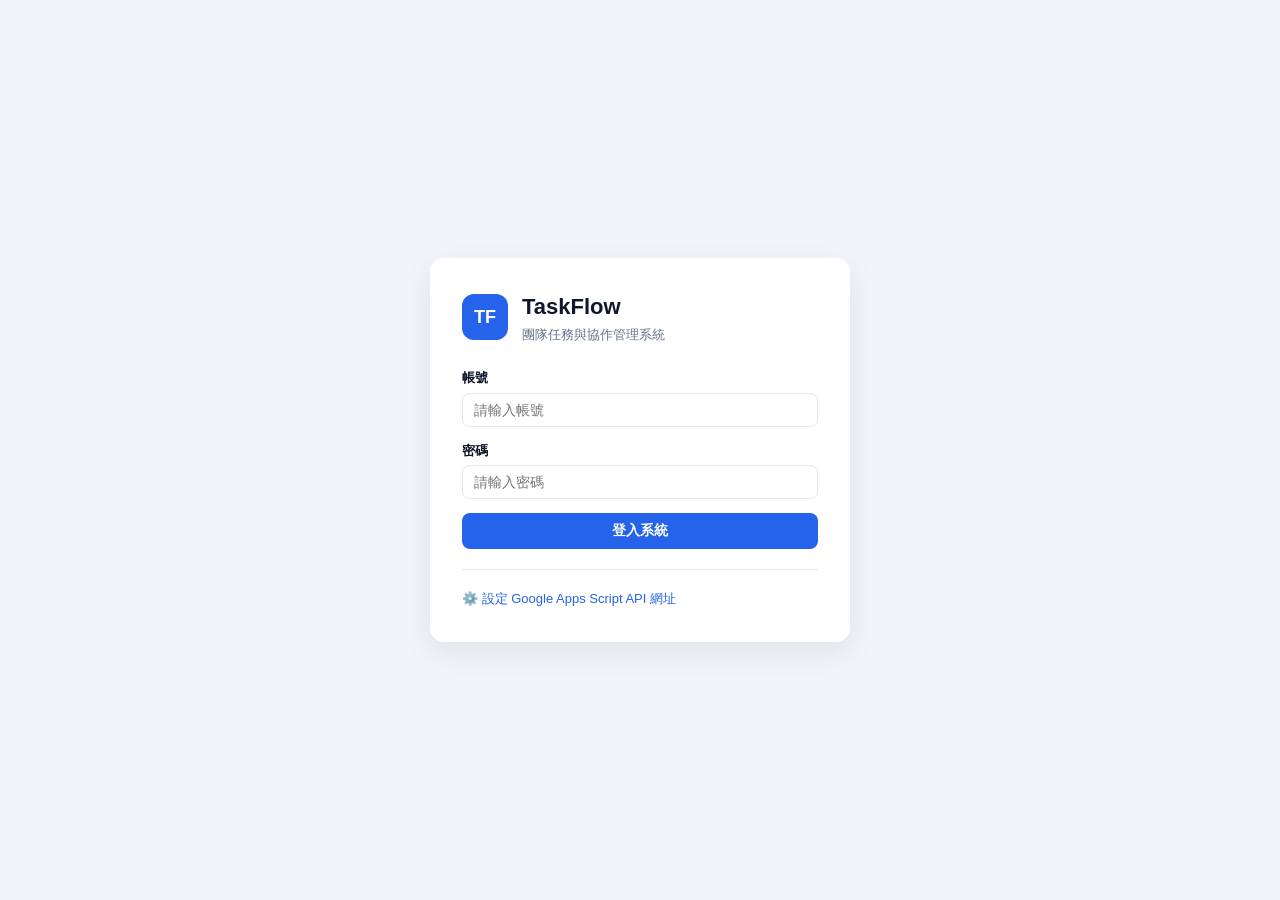
==== index.html @ 80f8b4a3 "Rename Index.html to index.html" ====
<!DOCTYPE html>
<html lang="zh-Hant">
<head>
  <meta charset="UTF-8" />
  <meta name="viewport" content="width=device-width, initial-scale=1.0" />
  <meta http-equiv="Content-Security-Policy" content="default-src 'self'; script-src 'self'; style-src 'self' 'unsafe-inline'; connect-src https://script.google.com https://script.googleusercontent.com; img-src 'self' data:; base-uri 'self'; form-action 'self';" />
  <title> 灣島早餐團隊任務管理系統</title>
  <link rel="stylesheet" href="styles.css" />
</head>
<body>
  <!-- Toast 通知容器 -->
  <div id="toast-container" class="toast-container"></div>

  <!-- 登入畫面 -->
  <section id="login-screen" class="login-screen">
    <div class="login-card">
      <div class="login-brand">
        <div class="brand-logo">TF</div>
        <div>
          <h1>TaskFlow</h1>
          <p>團隊任務與協作管理系統</p>
        </div>
      </div>

      <form id="login-form" class="login-form">
        <div class="form-group">
          <label for="login-username">帳號</label>
          <input type="text" id="login-username" placeholder="請輸入帳號" required autocomplete="username" />
        </div>
        <div class="form-group">
          <label for="login-password">密碼</label>
          <input type="password" id="login-password" placeholder="請輸入密碼" required autocomplete="current-password" />
        </div>
        <button type="submit" class="btn btn-primary btn-block" id="login-submit-btn">登入系統</button>
      </form>

      <div class="api-config-box">
        <button type="button" class="btn-link" id="toggle-api-config">⚙️ 設定 Google Apps Script API 網址</button>
        <div id="api-config-panel" class="api-config-panel hidden">
          <label for="api-url-input">GAS Web App 部署網址</label>
          <input type="url" id="api-url-input" placeholder="https://script.google.com/macros/s/.../exec" />
          <div class="api-config-actions">
            <button type="button" class="btn btn-secondary btn-sm" id="save-api-url-btn">儲存網址</button>
            <button type="button" class="btn btn-outline btn-sm" id="test-api-url-btn">測試連線</button>
          </div>
          <p id="api-status-text" class="api-status-text"></p>
        </div>
      </div>
    </div>
  </section>

  <!-- 主系統畫面 -->
  <div id="app-shell" class="app-shell hidden">
    <!-- 側邊導覽列 -->
    <aside id="sidebar" class="sidebar">
      <div class="sidebar-header">
        <div class="brand-mini">
          <span class="brand-logo-sm">TF</span>
          <span class="brand-name">TaskFlow</span>
        </div>
        <button type="button" class="icon-btn mobile-only" id="close-sidebar-btn" title="關閉選單">✕</button>
      </div>

      <nav class="sidebar-nav" id="nav-tabs">
        <button class="nav-tab active" data-view="kanban">
          <span class="nav-icon">📋</span>
          <span>看板檢視</span>
        </button>
        <button class="nav-tab" data-view="list">
          <span class="nav-icon">📝</span>
          <span>清單檢視</span>
        </button>
        <button class="nav-tab" data-view="gantt">
          <span class="nav-icon">📅</span>
          <span>甘特圖 / 時間軸</span>
        </button>
        <button class="nav-tab hidden" id="nav-dashboard-tab" data-view="dashboard">
          <span class="nav-icon">📊</span>
          <span>主管數據儀表板</span>
        </button>
        <button class="nav-tab hidden" id="nav-admin-tab" data-view="admin">
          <span class="nav-icon">👥</span>
          <span>帳號管理</span>
        </button>
      </nav>

      <!-- 進行中計時器快捷列 -->
      <div id="sidebar-timer-widget" class="sidebar-timer-widget hidden">
        <div class="timer-widget-label">⏱️ 計時進行中</div>
        <div id="sidebar-timer-task" class="timer-widget-task"></div>
        <div id="sidebar-timer-clock" class="timer-widget-clock">00:00:00</div>
        <div class="timer-widget-actions">
          <button type="button" class="btn btn-primary btn-sm" id="sidebar-timer-stop-btn">停止並記錄</button>
        </div>
      </div>
    </aside>

    <!-- 主內容區 -->
    <div class="main-workspace">
      <!-- 頂部工具列 -->
      <header class="topbar">
        <div class="topbar-left">
          <button type="button" class="icon-btn mobile-only" id="open-sidebar-btn" title="開啟選單">☰</button>
          <h2 id="view-title" class="view-title">看板檢視</h2>
        </div>

        <div class="topbar-right">
          <button class="btn btn-primary btn-sm" id="new-task-btn">+ 新增任務</button>

          <!-- 站內通知鈴鐺 -->
          <div class="notif-wrapper">
            <button class="icon-btn" id="notif-bell-btn" title="站內通知">
              🔔
              <span id="notif-badge" class="notif-badge hidden">0</span>
            </button>
            <div id="notif-dropdown" class="notif-dropdown hidden">
              <div class="notif-header">
                <span>站內通知</span>
                <button type="button" class="btn-link" id="mark-all-read-btn">全部標為已讀</button>
              </div>
              <div id="notif-list" class="notif-list"></div>
            </div>
          </div>

          <!-- 使用者選單 -->
          <div class="user-menu-wrapper">
            <button class="user-pill" id="user-menu-btn">
              <span class="avatar-circle" id="user-avatar">A</span>
              <span class="user-pill-info">
                <strong id="user-display-name">管理員</strong>
                <small id="user-role-dept">管理員 · 管理部</small>
              </span>
            </button>
            <div id="user-dropdown" class="user-dropdown hidden">
              <button type="button" id="open-change-pw-btn">🔑 修改我的密碼</button>
              <button type="button" id="refresh-data-btn">🔄 重新同步資料</button>
              <button type="button" id="logout-btn" class="danger-text">🚪 登出系統</button>
            </div>
          </div>
        </div>
      </header>

    <!-- 篩選工具列 -->
    <section id="filter-bar" class="filter-bar">
      <div class="filter-group">
        <input type="search" id="filter-search" class="filter-input" placeholder="搜尋任務名稱、描述或標籤..." />
        <select id="filter-priority" class="filter-select">
          <option value="">所有優先級</option>
          <option value="urgent">🔴 緊急</option>
          <option value="high">🟠 高</option>
          <option value="medium">🔵 中</option>
          <option value="low">⚪ 低</option>
        </select>
        <select id="filter-assignee" class="filter-select">
          <option value="">所有負責人</option>
        </select>
        <label class="checkbox-pill">
          <input type="checkbox" id="filter-only-mine" />
          <span>只看我的任務</span>
        </label>
      </div>
      <div class="filter-summary" id="filter-summary">共 0 項任務</div>
    </section>

    <!-- 檢視區域：看板 -->
    <main id="view-kanban" class="view-container">
      <div class="kanban-board" id="kanban-board">
        <!-- 由 app.js 動態渲染 4 個欄位 -->
      </div>
    </main>

    <!-- 檢視區域：清單 -->
    <main id="view-list" class="view-container hidden">
      <div class="list-card">
        <table class="task-table">
          <thead>
            <tr>
              <th style="width: 40px;">完成</th>
              <th>任務名稱</th>
              <th>狀態</th>
              <th>優先級</th>
              <th>負責人</th>
              <th>部門</th>
              <th>截止日期</th>
              <th>子項目</th>
            </tr>
          </thead>
          <tbody id="list-table-body"></tbody>
        </table>
      </div>
    </main>

    <!-- 檢視區域：甘特圖 / 時間軸 -->
    <main id="view-gantt" class="view-container hidden">
      <div class="gantt-card">
        <div class="gantt-toolbar">
          <div class="gantt-legend">
            <span class="legend-item"><i class="legend-dot status-todo"></i>待辦</span>
            <span class="legend-item"><i class="legend-dot status-in_progress"></i>進行中</span>
            <span class="legend-item"><i class="legend-dot status-review"></i>審核中</span>
            <span class="legend-item"><i class="legend-dot status-done"></i>已完成</span>
            <span class="legend-item"><i class="legend-dot status-overdue"></i>已逾期</span>
            <span class="legend-item"><i class="legend-line"></i>前置相依線</span>
          </div>
          <div class="gantt-zoom">
            <label for="gantt-zoom-select">尺度：</label>
            <select id="gantt-zoom-select" class="filter-select">
              <option value="day">每日</option>
              <option value="week">每週</option>
            </select>
          </div>
        </div>
        <div id="gantt-container" class="gantt-container"></div>
      </div>
    </main>

    <!-- 檢視區域：主管數據儀表板 -->
    <main id="view-dashboard" class="view-container hidden">
      <div class="dashboard-toolbar">
        <div class="dashboard-filter-group">
          <select id="dash-dept-filter" class="filter-select">
            <option value="">所有部門</option>
          </select>
        </div>
        <span class="filter-summary" id="dash-updated-hint">即時統計資料</span>
      </div>
      <div id="dashboard-kpis" class="kpi-grid"></div>
      <div class="dashboard-charts-grid">
        <div class="chart-card">
          <h3>各成員工時分佈（已登錄 vs 預估）</h3>
          <div id="chart-member-hours" class="chart-body"></div>
        </div>
        <div class="chart-card">
          <h3>任務準時完成率與狀態分佈</h3>
          <div id="chart-ontime-rate" class="chart-body"></div>
        </div>
        <div class="chart-card">
          <h3>逾期任務統計與高風險項目</h3>
          <div id="chart-overdue-stats" class="chart-body"></div>
        </div>
        <div class="chart-card">
          <h3>部門工作量分析</h3>
          <div id="chart-dept-workload" class="chart-body"></div>
        </div>
      </div>
    </main>

    <!-- 檢視區域：管理員帳號管理 -->
    <main id="view-admin" class="view-container hidden">
      <div class="admin-grid">
        <div class="admin-card">
          <h3>新增人員帳號</h3>
          <form id="admin-create-user-form" class="admin-form">
            <div class="form-row">
              <div class="form-group">
                <label>登入帳號 *</label>
                <input type="text" id="new-user-username" required placeholder="例如 wang01" />
              </div>
              <div class="form-group">
                <label>初始密碼 *</label>
                <input type="password" id="new-user-password" required minlength="6" placeholder="至少 6 碼" />
              </div>
            </div>
            <div class="form-row">
              <div class="form-group">
                <label>顯示名稱 *</label>
                <input type="text" id="new-user-display" required placeholder="例如 王小明" />
              </div>
              <div class="form-group">
                <label>Email（接收提醒用）</label>
                <input type="email" id="new-user-email" placeholder="name@example.com" />
              </div>
            </div>
            <div class="form-row">
              <div class="form-group">
                <label>角色權限</label>
                <select id="new-user-role">
                  <option value="member">一般成員</option>
                  <option value="manager">部門主管</option>
                  <option value="admin">系統管理員</option>
                </select>
              </div>
              <div class="form-group">
                <label>所屬部門</label>
                <input type="text" id="new-user-dept" value="營運部" placeholder="例如 營運部" />
              </div>
            </div>
            <button type="submit" class="btn btn-primary">建立帳號</button>
          </form>
        </div>

        <div class="admin-card">
          <h3>現有人員列表</h3>
          <div class="table-scroll">
            <table class="task-table">
              <thead>
                <tr>
                  <th>帳號</th>
                  <th>名稱</th>
                  <th>角色</th>
                  <th>部門</th>
                  <th>Email</th>
                  <th>狀態</th>
                  <th>操作</th>
                </tr>
              </thead>
              <tbody id="admin-users-tbody"></tbody>
            </table>
          </div>
        </div>
      </div>
    </main>
    </div><!-- /.main-workspace -->
  </div><!-- /#app-shell -->

  <!-- 任務詳情 / 新增 / 編輯 側邊抽屜 (Drawer) -->
  <div id="task-modal" class="drawer-overlay hidden">
    <div class="drawer-panel">
      <div class="modal-header">
        <h2 id="task-modal-title">新增任務</h2>
        <button type="button" class="icon-btn" id="close-task-modal">✕</button>
      </div>
      <div class="modal-body">
        <form id="task-form" class="task-form">
          <input type="hidden" id="task-id-input" />
          <div class="form-group">
            <label for="task-title-input">任務名稱 *</label>
            <input type="text" id="task-title-input" required placeholder="輸入任務標題" />
          </div>
          <div class="form-group">
            <label for="task-desc-input">詳細描述</label>
            <textarea id="task-desc-input" rows="3" placeholder="補充任務說明、目標與注意事項..."></textarea>
          </div>

          <div class="form-grid-3">
            <div class="form-group">
              <label for="task-status-input">狀態</label>
              <select id="task-status-input">
                <option value="todo">待辦</option>
                <option value="in_progress">進行中</option>
                <option value="review">審核中</option>
                <option value="done">已完成</option>
              </select>
            </div>
            <div class="form-group">
              <label for="task-priority-input">優先級</label>
              <select id="task-priority-input">
                <option value="urgent">🔴 緊急</option>
                <option value="high">🟠 高</option>
                <option value="medium">🔵 中</option>
                <option value="low">⚪ 低</option>
              </select>
            </div>
            <div class="form-group">
              <label for="task-assignee-input">負責人</label>
              <select id="task-assignee-input"></select>
            </div>
          </div>

          <div class="form-grid-3">
            <div class="form-group">
              <label for="task-dept-input">部門</label>
              <input type="text" id="task-dept-input" placeholder="例如 營運部" />
            </div>
            <div class="form-group">
              <label for="task-start-input">開始日期</label>
              <input type="date" id="task-start-input" />
            </div>
            <div class="form-group">
              <label for="task-due-input">截止日期 (Due Date)</label>
              <input type="date" id="task-due-input" />
            </div>
          </div>

          <div class="form-grid-3">
            <div class="form-group">
              <label for="task-recurrence-input">重複週期</label>
              <select id="task-recurrence-input">
                <option value="none">不重複</option>
                <option value="daily">每日重複</option>
                <option value="weekly">每週重複</option>
                <option value="monthly">每月重複</option>
              </select>
            </div>
            <div class="form-group">
              <label for="task-tags-input">標籤（逗號分隔）</label>
              <input type="text" id="task-tags-input" placeholder="例如 採購, 緊急, 行銷" />
            </div>
            <div class="form-group">
              <label for="task-est-hours-input">預估工時 (小時)</label>
              <input type="number" id="task-est-hours-input" min="0" step="0.5" value="0" />
            </div>
          </div>

          <div class="form-group">
            <label for="task-predecessor-input">前置任務（甘特圖相依線）</label>
            <select id="task-predecessor-input">
              <option value="">無前置任務</option>
            </select>
          </div>

          <div class="modal-form-actions">
            <button type="button" class="btn btn-danger hidden" id="archive-task-btn">封存任務</button>
            <div style="flex:1"></div>
            <button type="submit" class="btn btn-primary" id="save-task-btn">儲存任務</button>
          </div>
        </form>

        <!-- 編輯既有任務時才顯示的協作區塊 -->
        <div id="task-collab-sections" class="task-collab-sections hidden">
          <!-- 工時追蹤與計時器 -->
          <div class="collab-box">
            <div class="timelog-header">
              <h4>⏱️ 工時追蹤與計時器</h4>
              <span id="drawer-hours-summary" class="hours-summary-pill">已登錄 0 小時 / 預估 0 小時</span>
            </div>
            <div class="drawer-timer-bar">
              <div class="timer-display">
                <span class="timer-dot" id="drawer-timer-dot"></span>
                <strong id="drawer-timer-clock">00:00:00</strong>
              </div>
              <div class="timer-actions">
                <button type="button" class="btn btn-primary btn-sm" id="drawer-timer-start-btn">▶ 開始計時</button>
                <button type="button" class="btn btn-secondary btn-sm hidden" id="drawer-timer-pause-btn">⏸ 暫停</button>
                <button type="button" class="btn btn-danger btn-sm hidden" id="drawer-timer-stop-btn">⏹ 停止並記錄</button>
              </div>
            </div>
            <div class="manual-time-row">
              <input type="date" id="manual-time-date" title="工作日期" />
              <input type="number" id="manual-time-hours" min="0.1" max="24" step="0.1" placeholder="補登時數 (hr)" />
              <input type="text" id="manual-time-note" placeholder="工作內容備註..." />
              <button type="button" class="btn btn-secondary btn-sm" id="add-manual-time-btn">補登工時</button>
            </div>
            <ul id="timelog-list" class="subtask-list"></ul>
          </div>

          <!-- 子任務與核對清單 -->
          <div class="collab-box">
            <h4>子任務與核對清單 (Checklist)</h4>
            <div class="inline-add-row">
              <select id="subtask-type-select" class="filter-select">
                <option value="subtask">子任務</option>
                <option value="checklist">核對項目</option>
              </select>
              <input type="text" id="new-subtask-input" placeholder="輸入子任務或核對項目名稱..." />
              <button type="button" class="btn btn-secondary btn-sm" id="add-subtask-btn">新增</button>
            </div>
            <ul id="subtask-list" class="subtask-list"></ul>
          </div>

          <!-- 檔案附件 -->
          <div class="collab-box">
            <h4>檔案附件（Google Drive 上傳 / 外部連結）</h4>
            <div class="attachment-controls">
              <label class="btn btn-outline btn-sm file-upload-label">
                📎 上傳檔案至 Drive
                <input type="file" id="upload-file-input" accept=".pdf,.doc,.docx,.xls,.xlsx,.ppt,.pptx,.txt,.csv,.md,.png,.jpg,.jpeg,.gif,.webp,.zip,.rar,.7z" hidden />
              </label>
              <div class="inline-add-row" style="flex:1;">
                <input type="text" id="att-link-name" placeholder="連結名稱" />
                <input type="url" id="att-link-url" placeholder="https://..." />
                <button type="button" class="btn btn-secondary btn-sm" id="add-att-link-btn">加入連結</button>
              </div>
            </div>
            <ul id="attachment-list" class="attachment-list"></ul>
          </div>

          <!-- 留言討論與 @標記 -->
          <div class="collab-box">
            <h4>團隊討論與留言（支援 @標記 成員）</h4>
            <div id="mention-chips" class="mention-chips"></div>
            <div class="inline-add-row">
              <input type="text" id="new-comment-input" placeholder="輸入留言，可點選上方 @成員 標記提醒..." />
              <button type="button" class="btn btn-primary btn-sm" id="add-comment-btn">送出留言</button>
            </div>
            <div id="comment-list" class="comment-list"></div>
          </div>
        </div>
      </div>
    </div>
  </div>

  <!-- 修改密碼 Modal -->
  <div id="password-modal" class="modal-overlay hidden">
    <div class="modal-dialog modal-sm">
      <div class="modal-header">
        <h2>修改密碼</h2>
        <button type="button" class="icon-btn" id="close-pw-modal">✕</button>
      </div>
      <div class="modal-body">
        <form id="change-pw-form" class="task-form">
          <div class="form-group">
            <label>目前密碼</label>
            <input type="password" id="old-pw-input" required />
          </div>
          <div class="form-group">
            <label>新密碼（至少 6 碼）</label>
            <input type="password" id="new-pw-input" required minlength="6" />
          </div>
          <button type="submit" class="btn btn-primary btn-block">確認修改</button>
        </form>
      </div>
    </div>
  </div>

  <!-- 管理員重設密碼 Modal -->
  <div id="reset-pw-modal" class="modal-overlay hidden">
    <div class="modal-dialog modal-sm">
      <div class="modal-header">
        <h2>重設使用者密碼</h2>
        <button type="button" class="icon-btn" id="close-reset-pw-modal">✕</button>
      </div>
      <div class="modal-body">
        <form id="admin-reset-pw-form" class="task-form">
          <input type="hidden" id="reset-pw-uid" />
          <div class="form-group">
            <label for="admin-reset-pw-input">新密碼（至少 6 碼）</label>
            <input type="password" id="admin-reset-pw-input" required minlength="6" autocomplete="new-password" />
          </div>
          <button type="submit" class="btn btn-primary btn-block">確認重設</button>
        </form>
      </div>
    </div>
  </div>

  <script src="app.js"></script>
</body>
</html>
---- styles.css ----
:root {
  --bg: #f1f5f9;
  --surface: #ffffff;
  --surface-alt: #f8fafc;
  --border: #e2e8f0;
  --text: #0f172a;
  --text-muted: #64748b;
  --primary: #2563eb;
  --primary-hover: #1d4ed8;
  --danger: #dc2626;
  --warning: #d97706;
  --success: #16a34a;
  --radius: 10px;
  --shadow: 0 2px 10px rgba(15, 23, 42, 0.06);
}

* { box-sizing: border-box; }
body {
  margin: 0;
  font-family: -apple-system, BlinkMacSystemFont, "Segoe UI", "Noto Sans TC", sans-serif;
  background: var(--bg);
  color: var(--text);
  line-height: 1.5;
}

.hidden { display: none !important; }

/* Buttons & Inputs */
.btn {
  border: none;
  border-radius: 8px;
  padding: 9px 16px;
  font-size: 14px;
  font-weight: 600;
  cursor: pointer;
  transition: background 0.15s, opacity 0.15s;
}
.btn-sm { padding: 6px 12px; font-size: 13px; }
.btn-block { width: 100%; }
.btn-primary { background: var(--primary); color: #fff; }
.btn-primary:hover { background: var(--primary-hover); }
.btn-secondary { background: #e2e8f0; color: var(--text); }
.btn-secondary:hover { background: #cbd5e1; }
.btn-outline { background: transparent; border: 1px solid var(--border); color: var(--text); }
.btn-outline:hover { background: var(--surface-alt); }
.btn-danger { background: #fee2e2; color: var(--danger); }
.btn-danger:hover { background: #fecaca; }
.btn-link { background: none; border: none; color: var(--primary); cursor: pointer; font-size: 13px; padding: 0; }
.icon-btn {
  background: var(--surface-alt);
  border: 1px solid var(--border);
  border-radius: 8px;
  width: 36px;
  height: 36px;
  cursor: pointer;
  position: relative;
  font-size: 16px;
}

input, select, textarea {
  width: 100%;
  padding: 8px 11px;
  border: 1px solid var(--border);
  border-radius: 8px;
  font-size: 14px;
  font-family: inherit;
  background: #fff;
}
input:focus, select:focus, textarea:focus {
  outline: 2px solid rgba(37, 99, 235, 0.25);
  border-color: var(--primary);
}

/* Login */
.login-screen {
  min-height: 100vh;
  display: flex;
  align-items: center;
  justify-content: center;
  padding: 20px;
}
.login-card {
  width: 100%;
  max-width: 420px;
  background: var(--surface);
  border-radius: 14px;
  padding: 32px;
  box-shadow: 0 10px 30px rgba(15, 23, 42, 0.08);
}
.login-brand {
  display: flex;
  align-items: center;
  gap: 14px;
  margin-bottom: 24px;
}
.login-brand h1 { margin: 0; font-size: 22px; }
.login-brand p { margin: 2px 0 0; font-size: 13px; color: var(--text-muted); }
.brand-logo {
  width: 46px; height: 46px; border-radius: 12px;
  background: var(--primary); color: #fff;
  display: flex; align-items: center; justify-content: center;
  font-weight: 800; font-size: 18px;
}
.form-group { margin-bottom: 14px; }
.form-group label { display: block; font-size: 13px; font-weight: 600; margin-bottom: 5px; color: var(--text); }

.api-config-box { margin-top: 20px; padding-top: 16px; border-top: 1px solid var(--border); }
.api-config-panel { margin-top: 10px; display: flex; flex-direction: column; gap: 8px; }
.api-config-actions { display: flex; gap: 8px; }
.api-status-text { font-size: 12px; margin: 0; color: var(--text-muted); }

/* App Shell & Sidebar Layout */
.app-shell {
  display: flex;
  min-height: 100vh;
}
.sidebar {
  width: 236px;
  flex-shrink: 0;
  background: #0f172a;
  color: #e2e8f0;
  display: flex;
  flex-direction: column;
  padding: 16px 12px;
  position: sticky;
  top: 0;
  height: 100vh;
  z-index: 40;
  transition: transform 0.2s ease;
}
.sidebar-header {
  display: flex;
  align-items: center;
  justify-content: space-between;
  padding: 4px 8px 18px;
  border-bottom: 1px solid rgba(255, 255, 255, 0.08);
  margin-bottom: 14px;
}
.sidebar .brand-mini { color: #fff; }
.sidebar-nav {
  display: flex;
  flex-direction: column;
  gap: 4px;
  flex: 1;
}
.sidebar-nav .nav-tab {
  display: flex;
  align-items: center;
  gap: 10px;
  width: 100%;
  text-align: left;
  border: none;
  background: transparent;
  padding: 10px 12px;
  border-radius: 8px;
  font-size: 14px;
  font-weight: 600;
  color: #94a3b8;
  cursor: pointer;
  transition: background 0.15s, color 0.15s;
}
.sidebar-nav .nav-tab:hover {
  background: rgba(255, 255, 255, 0.08);
  color: #fff;
}
.sidebar-nav .nav-tab.active {
  background: var(--primary);
  color: #fff;
}
.nav-icon { font-size: 16px; }

.sidebar-timer-widget {
  background: rgba(37, 99, 235, 0.18);
  border: 1px solid rgba(96, 165, 250, 0.35);
  border-radius: 10px;
  padding: 12px;
  margin-top: 12px;
}
.timer-widget-label { font-size: 11px; color: #93c5fd; font-weight: 700; }
.timer-widget-task {
  font-size: 13px; font-weight: 600; color: #fff;
  margin: 4px 0; white-space: nowrap; overflow: hidden; text-overflow: ellipsis;
}
.timer-widget-clock {
  font-family: ui-monospace, SFMono-Regular, Menlo, monospace;
  font-size: 18px; font-weight: 700; color: #fff; margin-bottom: 8px;
}
.timer-widget-actions .btn { width: 100%; }

.main-workspace {
  flex: 1;
  min-width: 0;
  display: flex;
  flex-direction: column;
}
.mobile-only { display: none; }
@media (max-width: 860px) {
  .mobile-only { display: inline-flex; align-items: center; justify-content: center; }
  .sidebar {
    position: fixed;
    left: 0; top: 0; bottom: 0;
    transform: translateX(-100%);
  }
  .sidebar.open { transform: translateX(0); }
}

/* Topbar */
.topbar {
  background: var(--surface);
  border-bottom: 1px solid var(--border);
  padding: 10px 20px;
  display: flex;
  align-items: center;
  justify-content: space-between;
  gap: 12px;
  flex-wrap: wrap;
  position: sticky;
  top: 0;
  z-index: 30;
}
.topbar-left, .topbar-right { display: flex; align-items: center; gap: 12px; }
.view-title { margin: 0; font-size: 17px; font-weight: 700; }
.brand-mini { display: flex; align-items: center; gap: 8px; font-weight: 700; font-size: 16px; }
.brand-logo-sm {
  width: 30px; height: 30px; border-radius: 8px;
  background: var(--primary); color: #fff;
  display: inline-flex; align-items: center; justify-content: center; font-size: 13px;
}

/* Notifications & User Menu */
.notif-wrapper, .user-menu-wrapper { position: relative; }
.notif-badge {
  position: absolute; top: -5px; right: -5px;
  background: var(--danger); color: #fff; font-size: 11px; font-weight: 700;
  border-radius: 999px; padding: 1px 6px;
}
.notif-dropdown, .user-dropdown {
  position: absolute; right: 0; top: 44px;
  background: var(--surface); border: 1px solid var(--border);
  border-radius: 10px; box-shadow: 0 10px 25px rgba(0,0,0,0.1);
  z-index: 50;
}
.notif-dropdown { width: 320px; max-height: 380px; display: flex; flex-direction: column; }
.notif-header {
  padding: 10px 14px; border-bottom: 1px solid var(--border);
  display: flex; justify-content: space-between; align-items: center; font-weight: 600; font-size: 13px;
}
.notif-list { overflow-y: auto; max-height: 320px; }
.notif-item {
  padding: 10px 14px; border-bottom: 1px solid var(--border);
  font-size: 13px; cursor: pointer;
}
.notif-item.unread { background: #eff6ff; }
.notif-item:hover { background: var(--surface-alt); }
.notif-item small { display: block; color: var(--text-muted); font-size: 11px; margin-top: 3px; }

.user-pill {
  display: flex; align-items: center; gap: 8px;
  background: var(--surface-alt); border: 1px solid var(--border);
  border-radius: 999px; padding: 4px 12px 4px 5px; cursor: pointer;
}
.avatar-circle {
  width: 28px; height: 28px; border-radius: 50%;
  background: var(--primary); color: #fff;
  display: inline-flex; align-items: center; justify-content: center;
  font-weight: 700; font-size: 13px;
}
.user-pill-info { display: flex; flex-direction: column; text-align: left; line-height: 1.2; }
.user-pill-info strong { font-size: 13px; }
.user-pill-info small { font-size: 11px; color: var(--text-muted); }
.user-dropdown { width: 180px; padding: 6px; display: flex; flex-direction: column; gap: 2px; }
.user-dropdown button {
  text-align: left; background: none; border: none; padding: 8px 10px;
  border-radius: 6px; font-size: 13px; cursor: pointer;
}
.user-dropdown button:hover { background: var(--surface-alt); }
.danger-text { color: var(--danger); }

/* Filter Bar */
.filter-bar {
  padding: 12px 20px;
  display: flex;
  justify-content: space-between;
  align-items: center;
  gap: 12px;
  flex-wrap: wrap;
}
.filter-group { display: flex; align-items: center; gap: 10px; flex-wrap: wrap; flex: 1; }
.filter-input { max-width: 260px; }
.filter-select { width: auto; min-width: 130px; }
.checkbox-pill {
  display: inline-flex; align-items: center; gap: 6px;
  background: var(--surface); border: 1px solid var(--border);
  padding: 7px 12px; border-radius: 8px; font-size: 13px; cursor: pointer;
}
.checkbox-pill input { width: auto; }
.filter-summary { font-size: 13px; color: var(--text-muted); font-weight: 600; }

/* Views */
.view-container { padding: 0 20px 30px; }

/* Kanban */
.kanban-board {
  display: grid;
  grid-template-columns: repeat(4, minmax(260px, 1fr));
  gap: 16px;
  overflow-x: auto;
  align-items: start;
}
.kanban-col {
  background: #e2e8f0;
  border-radius: 12px;
  padding: 12px;
  min-height: 480px;
}
.kanban-col.drag-over { outline: 2px dashed var(--primary); background: #dbeafe; }
.kanban-col-header {
  display: flex; justify-content: space-between; align-items: center;
  margin-bottom: 12px; font-weight: 700; font-size: 14px;
}
.col-count {
  background: rgba(255,255,255,0.8); border-radius: 999px;
  padding: 2px 8px; font-size: 12px;
}
.kanban-cards { display: flex; flex-direction: column; gap: 10px; min-height: 400px; }
.task-card {
  background: var(--surface);
  border-radius: 10px;
  padding: 12px;
  box-shadow: var(--shadow);
  cursor: pointer;
  border-left: 4px solid #94a3b8;
  transition: transform 0.1s;
}
.task-card:hover { transform: translateY(-2px); }
.task-card.priority-urgent { border-left-color: #dc2626; }
.task-card.priority-high { border-left-color: #f97316; }
.task-card.priority-medium { border-left-color: #2563eb; }
.task-card.priority-low { border-left-color: #94a3b8; }

.card-tags { display: flex; flex-wrap: wrap; gap: 4px; margin-bottom: 6px; }
.tag-chip {
  font-size: 11px; padding: 2px 7px; border-radius: 999px;
  background: #f1f5f9; color: #334155; font-weight: 600;
}
.card-title { font-weight: 700; font-size: 14px; margin-bottom: 8px; }
.card-meta {
  display: flex; justify-content: space-between; align-items: center;
  font-size: 12px; color: var(--text-muted); flex-wrap: wrap; gap: 6px;
}
.due-overdue { color: var(--danger); font-weight: 700; }

/* List & Admin Table */
.list-card, .admin-card {
  background: var(--surface);
  border-radius: 12px;
  padding: 16px;
  box-shadow: var(--shadow);
}
.table-scroll { overflow-x: auto; }
.task-table { width: 100%; border-collapse: collapse; font-size: 14px; }
.task-table th, .task-table td {
  padding: 10px 12px; text-align: left; border-bottom: 1px solid var(--border);
}
.task-table th { font-size: 12px; color: var(--text-muted); background: var(--surface-alt); }
.task-table tbody tr:hover { background: var(--surface-alt); cursor: pointer; }
.task-table input[type="checkbox"] { width: auto; }

.admin-grid { display: grid; grid-template-columns: 360px 1fr; gap: 16px; align-items: start; }
@media (max-width: 960px) {
  .admin-grid { grid-template-columns: 1fr; }
}
.form-row { display: grid; grid-template-columns: 1fr 1fr; gap: 10px; }

/* Modal & Right-side Drawer */
.modal-overlay {
  position: fixed; inset: 0; background: rgba(15, 23, 42, 0.5);
  display: flex; align-items: center; justify-content: center;
  padding: 16px; z-index: 100;
}
.modal-dialog {
  background: var(--surface); border-radius: 14px;
  width: 100%; max-height: 90vh; display: flex; flex-direction: column;
  box-shadow: 0 20px 50px rgba(0,0,0,0.2);
}
.modal-lg { max-width: 780px; }
.modal-sm { max-width: 400px; }

.drawer-overlay {
  position: fixed; inset: 0; background: rgba(15, 23, 42, 0.45);
  display: flex; justify-content: flex-end; z-index: 100;
}
.drawer-panel {
  background: var(--surface);
  width: min(680px, 100vw);
  height: 100vh;
  display: flex;
  flex-direction: column;
  box-shadow: -10px 0 40px rgba(15, 23, 42, 0.22);
  animation: drawerSlideIn 0.2s ease-out;
}
@keyframes drawerSlideIn {
  from { transform: translateX(40px); opacity: 0.6; }
  to { transform: translateX(0); opacity: 1; }
}
.modal-header {
  padding: 16px 20px; border-bottom: 1px solid var(--border);
  display: flex; justify-content: space-between; align-items: center;
}
.modal-header h2 { margin: 0; font-size: 18px; }
.modal-body { padding: 20px; overflow-y: auto; }
.form-grid-3 { display: grid; grid-template-columns: repeat(3, 1fr); gap: 12px; }
@media (max-width: 640px) {
  .form-grid-3, .form-row { grid-template-columns: 1fr; }
}
.modal-form-actions { display: flex; align-items: center; gap: 10px; margin-top: 10px; }

/* Collab Sections */
.task-collab-sections { margin-top: 24px; padding-top: 20px; border-top: 2px solid var(--border); display: flex; flex-direction: column; gap: 20px; }
.collab-box { background: var(--surface-alt); border: 1px solid var(--border); border-radius: 10px; padding: 14px; }
.collab-box h4 { margin: 0 0 10px; font-size: 14px; }
.inline-add-row { display: flex; gap: 8px; align-items: center; }
.inline-add-row .btn { white-space: nowrap; }

.subtask-list, .attachment-list { list-style: none; padding: 0; margin: 10px 0 0; display: flex; flex-direction: column; gap: 6px; }
.subtask-item, .attachment-item {
  background: var(--surface); border: 1px solid var(--border); border-radius: 8px;
  padding: 8px 10px; display: flex; align-items: center; justify-content: space-between; gap: 8px; font-size: 13px;
}
.subtask-item label { display: flex; align-items: center; gap: 8px; cursor: pointer; flex: 1; }
.subtask-item input[type="checkbox"] { width: auto; }
.subtask-done { text-decoration: line-through; color: var(--text-muted); }

.attachment-controls { display: flex; gap: 10px; align-items: center; flex-wrap: wrap; }
.file-upload-label { display: inline-flex; align-items: center; cursor: pointer; white-space: nowrap; }

.mention-chips { display: flex; flex-wrap: wrap; gap: 6px; margin-bottom: 8px; }
.mention-chip {
  background: #e0f2fe; color: #0369a1; border: none; border-radius: 999px;
  padding: 3px 9px; font-size: 12px; font-weight: 600; cursor: pointer;
}
.comment-list { margin-top: 12px; display: flex; flex-direction: column; gap: 8px; }
.comment-item {
  background: var(--surface); border: 1px solid var(--border); border-radius: 8px; padding: 10px; font-size: 13px;
}
.comment-meta { display: flex; justify-content: space-between; font-size: 12px; color: var(--text-muted); margin-bottom: 4px; }

/* Toast */
.toast-container {
  position: fixed; bottom: 20px; right: 20px; z-index: 200;
  display: flex; flex-direction: column; gap: 8px;
}
.toast {
  background: #0f172a; color: #fff; padding: 10px 16px; border-radius: 8px;
  font-size: 13px; box-shadow: 0 6px 20px rgba(0,0,0,0.2);
}
.toast.error { background: var(--danger); }
.toast.success { background: var(--success); }

/* Card Timer Button */
.card-footer-row {
  display: flex;
  align-items: center;
  justify-content: space-between;
  gap: 6px;
  margin-top: 8px;
  padding-top: 8px;
  border-top: 1px dashed var(--border);
}
.card-timer-btn {
  border: 1px solid var(--border);
  background: var(--surface-alt);
  color: var(--text);
  border-radius: 6px;
  padding: 3px 8px;
  font-size: 11px;
  font-weight: 600;
  cursor: pointer;
}
.card-timer-btn:hover { background: #e2e8f0; }
.card-timer-btn.running {
  background: #fee2e2;
  border-color: #fca5a5;
  color: var(--danger);
}

/* Time Tracking in Drawer */
.timelog-header {
  display: flex; justify-content: space-between; align-items: center; gap: 8px; margin-bottom: 10px; flex-wrap: wrap;
}
.timelog-header h4 { margin: 0; }
.hours-summary-pill {
  font-size: 12px; font-weight: 600; padding: 3px 10px;
  border-radius: 999px; background: #e0f2fe; color: #0369a1;
}
.drawer-timer-bar {
  display: flex; justify-content: space-between; align-items: center; gap: 10px;
  background: var(--surface); border: 1px solid var(--border); border-radius: 8px;
  padding: 10px 12px; margin-bottom: 10px; flex-wrap: wrap;
}
.timer-display { display: flex; align-items: center; gap: 8px; font-size: 18px; font-family: ui-monospace, SFMono-Regular, Menlo, monospace; }
.timer-dot { width: 9px; height: 9px; border-radius: 50%; background: #cbd5e1; }
.timer-dot.active { background: var(--danger); box-shadow: 0 0 0 4px rgba(220, 38, 38, 0.18); }
.timer-actions { display: flex; gap: 6px; }
.manual-time-row {
  display: grid; grid-template-columns: 140px 110px 1fr auto; gap: 8px; align-items: center;
}
@media (max-width: 640px) {
  .manual-time-row { grid-template-columns: 1fr 1fr; }
}

/* Gantt / Timeline */
.gantt-card {
  background: var(--surface); border-radius: 12px; padding: 16px; box-shadow: var(--shadow);
}
.gantt-toolbar {
  display: flex; justify-content: space-between; align-items: center; gap: 12px; flex-wrap: wrap; margin-bottom: 14px;
}
.gantt-legend { display: flex; align-items: center; gap: 14px; flex-wrap: wrap; font-size: 12px; color: var(--text-muted); }
.legend-item { display: inline-flex; align-items: center; gap: 5px; }
.legend-dot { width: 10px; height: 10px; border-radius: 3px; display: inline-block; }
.legend-dot.status-todo { background: #64748b; }
.legend-dot.status-in_progress { background: #2563eb; }
.legend-dot.status-review { background: #d97706; }
.legend-dot.status-done { background: #16a34a; }
.legend-dot.status-overdue { background: #dc2626; }
.legend-line { width: 16px; height: 2px; background: #6366f1; display: inline-block; }
.gantt-zoom { display: flex; align-items: center; gap: 6px; font-size: 13px; }

.gantt-container {
  overflow-x: auto; border: 1px solid var(--border); border-radius: 10px; position: relative;
}
.gantt-table {
  position: relative; min-width: 820px;
}
.gantt-header-row, .gantt-row {
  display: flex; align-items: stretch; border-bottom: 1px solid var(--border);
}
.gantt-header-row {
  background: var(--surface-alt); font-size: 12px; font-weight: 600; color: var(--text-muted); position: sticky; top: 0; z-index: 5;
}
.gantt-label-col {
  width: 240px; flex-shrink: 0; padding: 8px 12px; border-right: 1px solid var(--border);
  display: flex; flex-direction: column; justify-content: center; background: var(--surface); position: sticky; left: 0; z-index: 4;
}
.gantt-header-row .gantt-label-col { background: var(--surface-alt); z-index: 6; }
.gantt-label-title { font-size: 13px; font-weight: 600; white-space: nowrap; overflow: hidden; text-overflow: ellipsis; }
.gantt-label-meta { font-size: 11px; color: var(--text-muted); }
.gantt-timeline-col {
  flex: 1; position: relative; min-height: 44px; display: flex; align-items: center;
}
.gantt-tick-cells {
  display: flex; width: 100%; height: 100%;
}
.gantt-tick-cell {
  flex: 1; min-width: 34px; border-right: 1px dashed #e2e8f0; text-align: center; padding: 8px 2px; font-size: 11px;
}
.gantt-tick-cell.is-today { background: rgba(37, 99, 235, 0.08); color: var(--primary); font-weight: 700; }
.gantt-bar {
  position: absolute; height: 24px; border-radius: 6px; color: #fff; font-size: 11px; font-weight: 600;
  padding: 0 8px; display: flex; align-items: center; white-space: nowrap; overflow: hidden; text-overflow: ellipsis;
  cursor: pointer; box-shadow: 0 2px 5px rgba(15, 23, 42, 0.16); z-index: 2;
}
.gantt-bar:hover { filter: brightness(1.06); }
.gantt-bar.status-todo { background: #64748b; }
.gantt-bar.status-in_progress { background: #2563eb; }
.gantt-bar.status-review { background: #d97706; }
.gantt-bar.status-done { background: #16a34a; }
.gantt-bar.status-overdue { background: #dc2626; }
.gantt-svg-layer {
  position: absolute; top: 0; left: 0; pointer-events: none; z-index: 3;
}

/* Dashboard */
.dashboard-toolbar {
  display: flex; justify-content: space-between; align-items: center; margin-bottom: 14px; flex-wrap: wrap; gap: 10px;
}
.kpi-grid {
  display: grid; grid-template-columns: repeat(4, minmax(180px, 1fr)); gap: 14px; margin-bottom: 18px;
}
@media (max-width: 960px) { .kpi-grid { grid-template-columns: repeat(2, 1fr); } }
@media (max-width: 520px) { .kpi-grid { grid-template-columns: 1fr; } }
.kpi-card {
  background: var(--surface); border-radius: 12px; padding: 16px; box-shadow: var(--shadow);
  border-top: 3px solid var(--primary);
}
.kpi-card.kpi-success { border-top-color: var(--success); }
.kpi-card.kpi-danger { border-top-color: var(--danger); }
.kpi-card.kpi-warning { border-top-color: var(--warning); }
.kpi-label { font-size: 12px; color: var(--text-muted); font-weight: 600; }
.kpi-value { font-size: 26px; font-weight: 800; margin: 4px 0; }
.kpi-sub { font-size: 12px; color: var(--text-muted); }

.dashboard-charts-grid {
  display: grid; grid-template-columns: repeat(2, minmax(300px, 1fr)); gap: 16px;
}
@media (max-width: 960px) { .dashboard-charts-grid { grid-template-columns: 1fr; } }
.chart-card {
  background: var(--surface); border-radius: 12px; padding: 18px; box-shadow: var(--shadow);
}
.chart-card h3 { margin: 0 0 14px; font-size: 15px; }
.chart-body { display: flex; flex-direction: column; gap: 10px; }
.bar-row { display: flex; flex-direction: column; gap: 4px; font-size: 13px; }
.bar-row-head { display: flex; justify-content: space-between; font-weight: 600; }
.bar-track { height: 10px; background: #f1f5f9; border-radius: 999px; overflow: hidden; display: flex; }
.bar-fill-primary { background: var(--primary); height: 100%; }
.bar-fill-est { background: #cbd5e1; height: 100%; }
.bar-fill-danger { background: var(--danger); height: 100%; }
.donut-wrap { display: flex; align-items: center; gap: 20px; flex-wrap: wrap; }
.donut-legend { display: flex; flex-direction: column; gap: 6px; font-size: 13px; }
.donut-legend-item { display: flex; align-items: center; gap: 8px; }
.donut-swatch { width: 10px; height: 10px; border-radius: 3px; display: inline-block; }
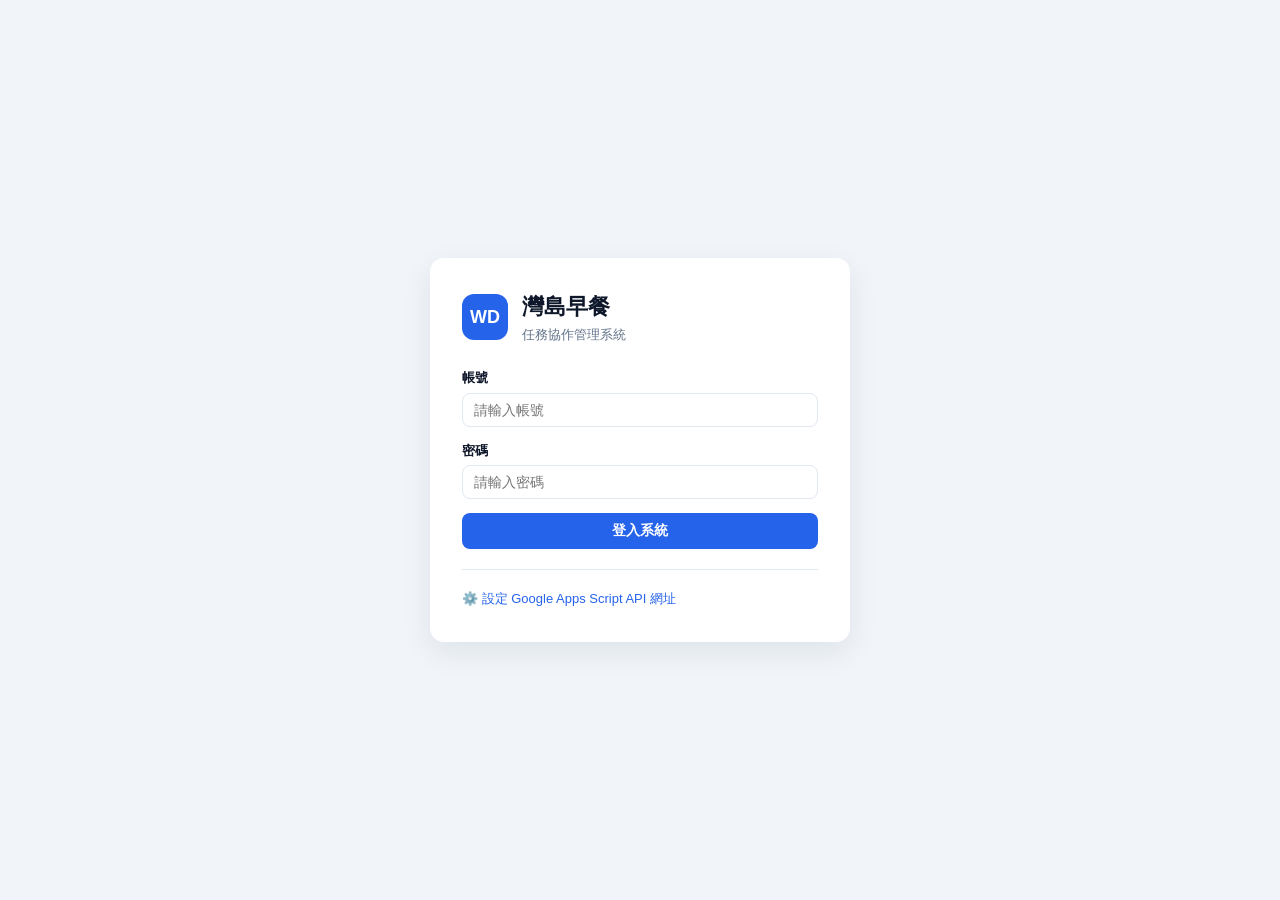
==== commit 910b2d61: "正確修改" ====
--- a/index.html
+++ b/index.html
@@ -4,7 +4,7 @@
   <meta charset="UTF-8" />
   <meta name="viewport" content="width=device-width, initial-scale=1.0" />
   <meta http-equiv="Content-Security-Policy" content="default-src 'self'; script-src 'self'; style-src 'self' 'unsafe-inline'; connect-src https://script.google.com https://script.googleusercontent.com; img-src 'self' data:; base-uri 'self'; form-action 'self';" />
-  <title> 灣島早餐團隊任務管理系統</title>
+  <title> 灣島早餐任務協作管理系統</title>
   <link rel="stylesheet" href="styles.css" />
 </head>
 <body>
@@ -15,10 +15,10 @@
   <section id="login-screen" class="login-screen">
     <div class="login-card">
       <div class="login-brand">
-        <div class="brand-logo">TF</div>
+        <div class="brand-logo">WD</div>
         <div>
-          <h1>TaskFlow</h1>
-          <p>團隊任務與協作管理系統</p>
+          <h1>灣島早餐</h1>
+          <p>任務協作管理系統</p>
         </div>
       </div>
 
@@ -55,8 +55,8 @@
     <aside id="sidebar" class="sidebar">
       <div class="sidebar-header">
         <div class="brand-mini">
-          <span class="brand-logo-sm">TF</span>
-          <span class="brand-name">TaskFlow</span>
+          <span class="brand-logo-sm">WD</span>
+          <span class="brand-name">灣島早餐任務協作系統</span>
         </div>
         <button type="button" class="icon-btn mobile-only" id="close-sidebar-btn" title="關閉選單">✕</button>
       </div>
@@ -332,7 +332,7 @@
             <textarea id="task-desc-input" rows="3" placeholder="補充任務說明、目標與注意事項..."></textarea>
           </div>
 
-          <div class="form-grid-3">
+          <div class="form-row">
             <div class="form-group">
               <label for="task-status-input">狀態</label>
               <select id="task-status-input">
@@ -351,10 +351,11 @@
                 <option value="low">⚪ 低</option>
               </select>
             </div>
-            <div class="form-group">
-              <label for="task-assignee-input">負責人</label>
-              <select id="task-assignee-input"></select>
-            </div>
+          </div>
+
+          <div class="form-group">
+            <label>負責人（可複選共同負責）</label>
+            <div id="task-assignee-list" class="assignee-picker"></div>
           </div>
 
           <div class="form-grid-3">
@@ -525,4 +526,4 @@
 
   <script src="app.js"></script>
 </body>
-</html>
+</html>
--- a/styles.css
+++ b/styles.css
@@ -610,3 +610,41 @@
 .donut-legend { display: flex; flex-direction: column; gap: 6px; font-size: 13px; }
 .donut-legend-item { display: flex; align-items: center; gap: 8px; }
 .donut-swatch { width: 10px; height: 10px; border-radius: 3px; display: inline-block; }
+
+/* Multi-assignee Picker */
+.assignee-picker {
+  display: flex;
+  flex-wrap: wrap;
+  gap: 8px;
+  padding: 10px;
+  border: 1px solid var(--border);
+  border-radius: 8px;
+  background: var(--surface-alt);
+  min-height: 46px;
+  max-height: 160px;
+  overflow-y: auto;
+}
+.assignee-option {
+  display: inline-flex;
+  align-items: center;
+  gap: 6px;
+  padding: 6px 12px;
+  border-radius: 999px;
+  border: 1px solid var(--border);
+  background: var(--surface);
+  font-size: 13px;
+  font-weight: 500;
+  white-space: nowrap;
+  cursor: pointer;
+  user-select: none;
+}
+.assignee-option input[type="checkbox"] {
+  width: auto;
+  margin: 0;
+}
+.assignee-option:has(input:checked) {
+  background: #eff6ff;
+  border-color: var(--primary);
+  color: var(--primary);
+  font-weight: 600;
+}
